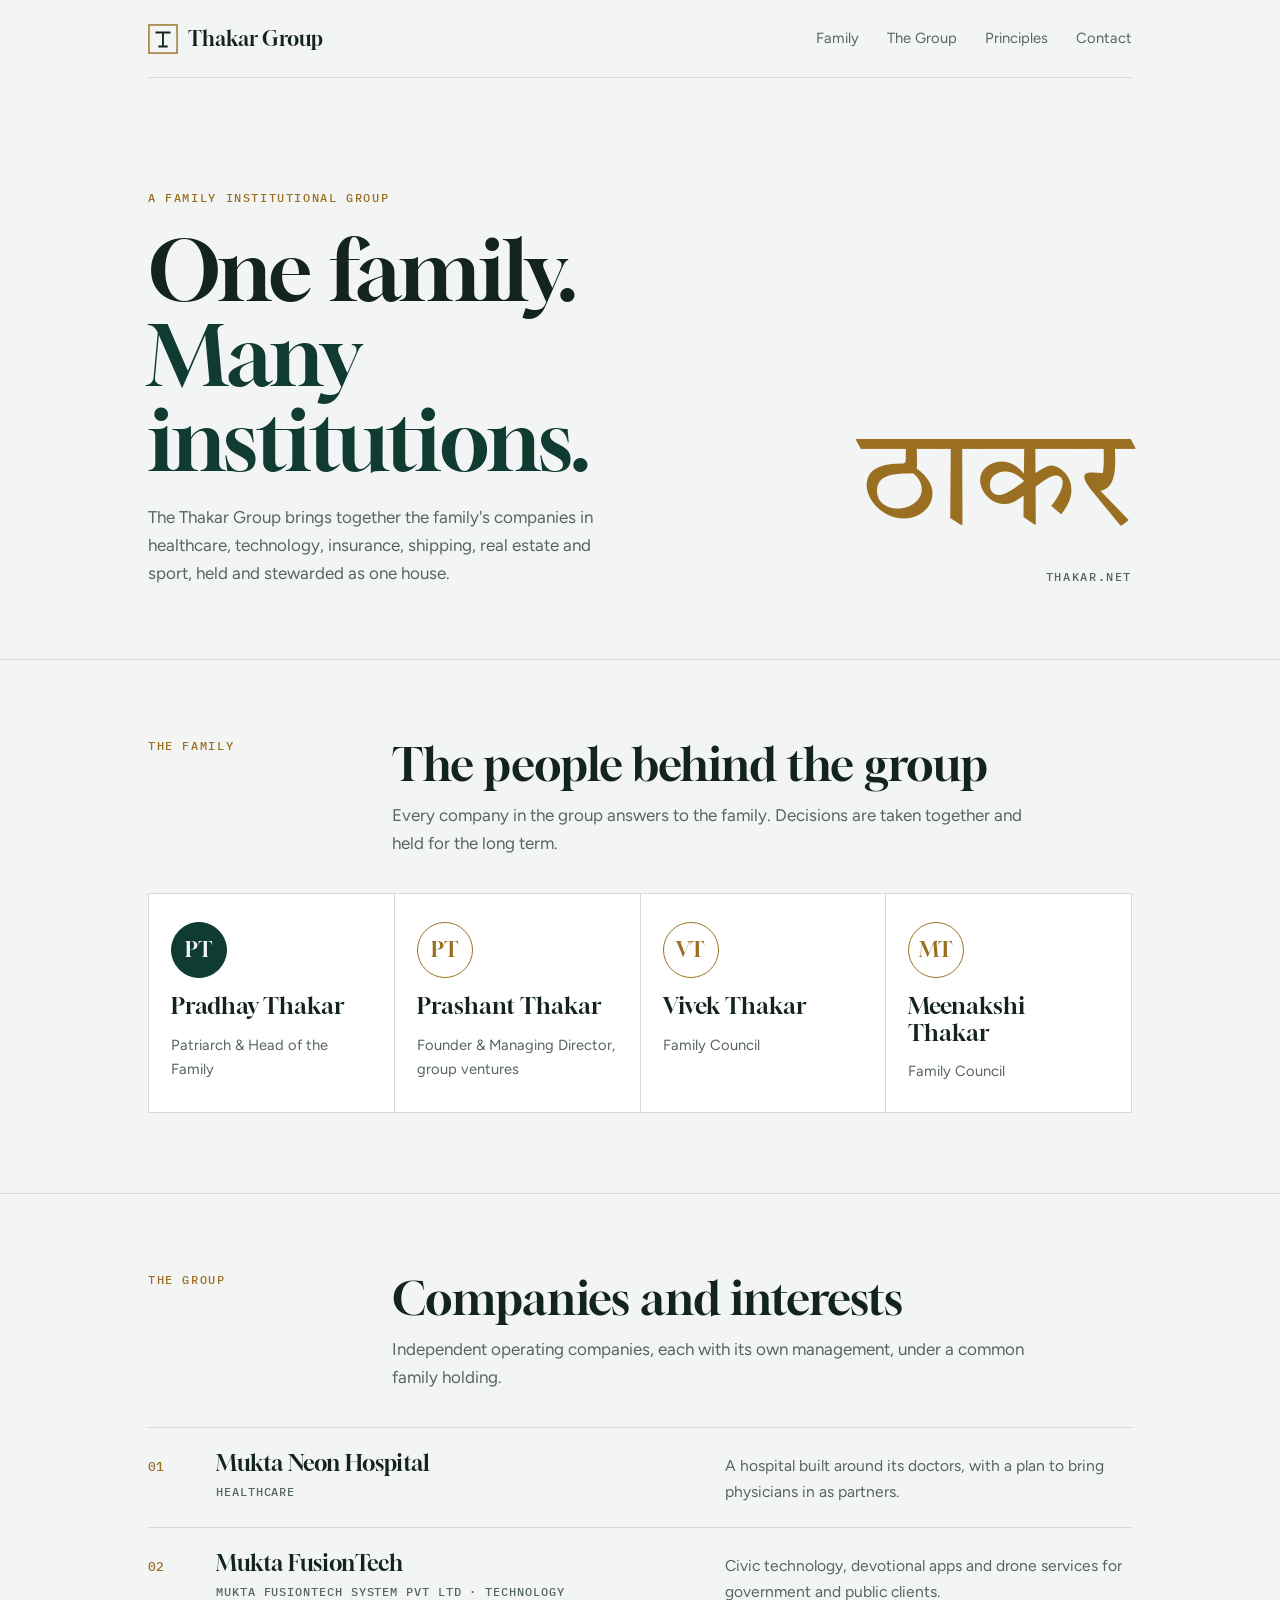
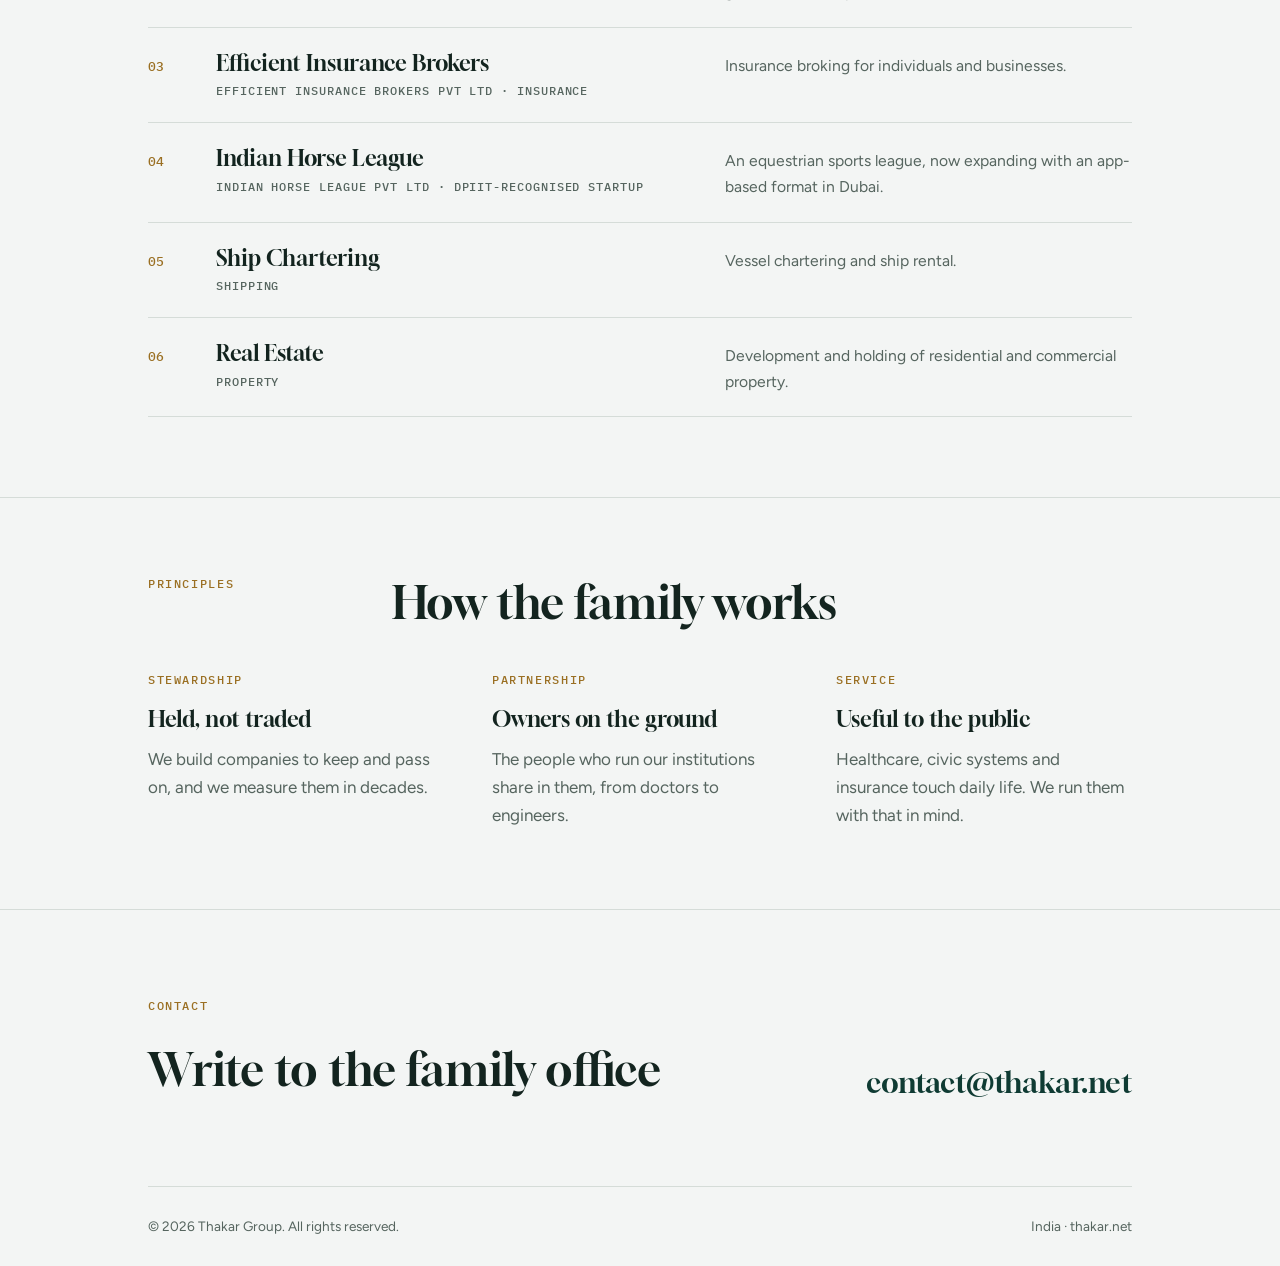
==== index.html @ 480ebe95 "Initial Thakar Group website for thakar.net Co-Authored-By: Claude Opus 5.5 <noreply@anthropic.com> " ====
<!doctype html><html lang="en"><head><meta charset="utf-8"><meta name="viewport" content="width=device-width,initial-scale=1,viewport-fit=cover">
<title>Thakar Group</title>
<meta name="description" content="Thakar Group — the family institutional group of the Thakar family.">
<link rel="preconnect" href="https://fonts.googleapis.com">
<link rel="stylesheet" href="https://fonts.googleapis.com/css2?family=Gloock&family=Figtree:wght@400;500;600&family=IBM+Plex+Mono:wght@500&family=Tiro+Devanagari+Hindi&display=swap">
<style>
/* Layout: a single column ledger — crest hero, family register, group register, contact. Brass rules mark sections. */
:root{
  --bg:#F3F5F4; --surface:#FFFFFF; --ink:#13241F; --muted:#56655F; --line:#D5DCD8;
  --brass:#9A6F22; --deep:#0F3B33;
  --display:"Gloock","Georgia",serif; --body:"Figtree",system-ui,sans-serif;
  --mono:"IBM Plex Mono",ui-monospace,monospace; --deva:"Tiro Devanagari Hindi","Noto Serif Devanagari",serif;
}
@media (prefers-color-scheme:dark){:root:not([data-theme="light"]){
  --bg:#0D1715; --surface:#14211E; --ink:#E7ECE9; --muted:#97A6A0; --line:#28382F; --brass:#D2A653; --deep:#8FC9B9; color-scheme:dark}}
:root[data-theme="dark"]{--bg:#0D1715; --surface:#14211E; --ink:#E7ECE9; --muted:#97A6A0; --line:#28382F; --brass:#D2A653; --deep:#8FC9B9; color-scheme:dark}
*{box-sizing:border-box}
body{background:var(--bg);color:var(--ink);font:400 1.0625rem/1.65 var(--body);margin:0}
.wrap{max-width:1080px;margin:0 auto;padding-inline:clamp(16px,5vw,48px)}
a{color:inherit}
a:focus-visible{outline:2px solid var(--brass);outline-offset:3px}
.label{font:500 .72rem/1 var(--mono);letter-spacing:.14em;text-transform:uppercase;color:var(--brass)}
h1,h2,h3{font-family:var(--display);font-weight:400;text-wrap:balance;margin:0}

header.top{display:flex;justify-content:space-between;align-items:center;gap:16px;padding-block:22px;border-bottom:1px solid var(--line)}
.mark{display:flex;align-items:center;gap:10px;text-decoration:none;font-family:var(--display);font-size:1.25rem}
.mark svg{width:30px;height:30px}
nav{display:flex;gap:clamp(12px,3vw,28px);flex-wrap:wrap;font-size:.92rem}
nav a{text-decoration:none;color:var(--muted)}
nav a:hover{color:var(--ink)}

.hero{display:grid;grid-template-columns:1.4fr 1fr;gap:clamp(24px,5vw,64px);align-items:end;padding-block:clamp(48px,9vw,104px) clamp(40px,6vw,72px)}
.hero h1{font-size:clamp(2.6rem,7vw,5.2rem);line-height:1.02;letter-spacing:-.01em}
.hero h1 em{font-style:normal;color:var(--deep)}
.hero p{color:var(--muted);max-width:44ch;margin:20px 0 0}
.deva{font-family:var(--deva);font-size:clamp(4rem,12vw,8.5rem);line-height:1;color:var(--brass);text-align:right}
.deva small{display:block;font:500 .72rem/1.6 var(--mono);letter-spacing:.14em;text-transform:uppercase;color:var(--muted);margin-top:12px}

section{padding-block:clamp(40px,7vw,80px);border-top:1px solid var(--line)}
.sec-head{display:grid;grid-template-columns:220px 1fr;gap:24px;margin-bottom:36px}
.sec-head h2{font-size:clamp(1.9rem,4vw,2.8rem);line-height:1.1}
.sec-head p{color:var(--muted);max-width:60ch;margin:12px 0 0}

.family{display:grid;grid-template-columns:repeat(4,1fr);gap:1px;background:var(--line);border:1px solid var(--line)}
.person{background:var(--surface);padding:28px 22px;display:flex;flex-direction:column;gap:14px;min-width:0}
.mono{width:56px;height:56px;border-radius:50%;display:grid;place-items:center;font-family:var(--display);font-size:1.3rem;border:1px solid var(--brass);color:var(--brass)}
.person.elder .mono{background:var(--deep);color:var(--bg);border-color:var(--deep)}
.person h3{font-size:1.45rem;line-height:1.15}
.person .role{font-size:.92rem;color:var(--muted)}

.ventures{list-style:none;margin:0;padding:0}
.venture{display:grid;grid-template-columns:48px 1.2fr 1fr;gap:20px;padding-block:22px;border-bottom:1px solid var(--line);align-items:baseline}
.venture:first-child{border-top:1px solid var(--line)}
.venture .idx{font:500 .8rem var(--mono);color:var(--brass);font-variant-numeric:tabular-nums}
.venture h3{font-size:1.4rem;line-height:1.2}
.venture .entity{font:500 .72rem/1.5 var(--mono);letter-spacing:.08em;text-transform:uppercase;color:var(--muted);margin-top:6px}
.venture p{margin:0;color:var(--muted);font-size:.98rem}

.values{display:grid;grid-template-columns:repeat(3,1fr);gap:clamp(20px,4vw,48px)}
.values h3{font-size:1.35rem;margin:10px 0 8px}
.values p{margin:0;color:var(--muted)}

.contact{display:grid;grid-template-columns:1fr auto;gap:24px;align-items:end}
.contact h2{font-size:clamp(1.9rem,4vw,2.8rem)}
.contact .addr{font-family:var(--display);font-size:clamp(1.3rem,3vw,1.8rem);color:var(--deep);user-select:all}
footer{padding-block:28px;border-top:1px solid var(--line);display:flex;justify-content:space-between;gap:16px;flex-wrap:wrap;font-size:.85rem;color:var(--muted)}

@media (max-width:860px){
  .family{grid-template-columns:repeat(2,1fr)}
  .sec-head,.hero{grid-template-columns:1fr}
  .deva{text-align:left}
  .values{grid-template-columns:1fr}
}
@media (max-width:560px){
  nav{display:none}
  .family{grid-template-columns:1fr}
  .venture{grid-template-columns:36px 1fr}
  .venture p{grid-column:2}
  .contact{grid-template-columns:1fr}
}
</style>
</head><body>

<div class="wrap">
  <header class="top">
    <a class="mark" href="#top" aria-label="Thakar Group home">
      <svg viewBox="0 0 32 32" aria-hidden="true"><rect x="1" y="1" width="30" height="30" fill="none" stroke="var(--brass)" stroke-width="1.5"/><path d="M8 9h16M16 9v15M11 24h10" stroke="var(--ink)" stroke-width="2" fill="none"/></svg>
      Thakar Group
    </a>
    <nav aria-label="Sections">
      <a href="#family">Family</a><a href="#group">The Group</a><a href="#values">Principles</a><a href="#contact">Contact</a>
    </nav>
  </header>

  <div class="hero" id="top">
    <div>
      <span class="label">A family institutional group</span>
      <h1 style="margin-top:18px">One family.<br><em>Many institutions.</em></h1>
      <p>The Thakar Group brings together the family's companies in healthcare, technology, insurance, shipping, real estate and sport, held and stewarded as one house.</p>
    </div>
    <div class="deva" lang="hi">ठाकर<small>thakar.net</small></div>
  </div>
</div>

<section id="family">
  <div class="wrap">
    <div class="sec-head">
      <span class="label">The Family</span>
      <div>
        <h2>The people behind the group</h2>
        <p>Every company in the group answers to the family. Decisions are taken together and held for the long term.</p>
      </div>
    </div>
    <div class="family">
      <article class="person elder">
        <div class="mono" aria-hidden="true">PT</div>
        <h3>Pradhay Thakar</h3>
        <div class="role">Patriarch &amp; Head of the Family</div>
      </article>
      <article class="person">
        <div class="mono" aria-hidden="true">PT</div>
        <h3>Prashant Thakar</h3>
        <div class="role">Founder &amp; Managing Director, group ventures</div>
      </article>
      <article class="person">
        <div class="mono" aria-hidden="true">VT</div>
        <h3>Vivek Thakar</h3>
        <div class="role">Family Council</div>
      </article>
      <article class="person">
        <div class="mono" aria-hidden="true">MT</div>
        <h3>Meenakshi Thakar</h3>
        <div class="role">Family Council</div>
      </article>
    </div>
  </div>
</section>

<section id="group">
  <div class="wrap">
    <div class="sec-head">
      <span class="label">The Group</span>
      <div>
        <h2>Companies and interests</h2>
        <p>Independent operating companies, each with its own management, under a common family holding.</p>
      </div>
    </div>
    <ol class="ventures">
      <li class="venture"><span class="idx">01</span><div><h3>Mukta Neon Hospital</h3><div class="entity">Healthcare</div></div><p>A hospital built around its doctors, with a plan to bring physicians in as partners.</p></li>
      <li class="venture"><span class="idx">02</span><div><h3>Mukta FusionTech</h3><div class="entity">Mukta FusionTech System Pvt Ltd · Technology</div></div><p>Civic technology, devotional apps and drone services for government and public clients.</p></li>
      <li class="venture"><span class="idx">03</span><div><h3>Efficient Insurance Brokers</h3><div class="entity">Efficient Insurance Brokers Pvt Ltd · Insurance</div></div><p>Insurance broking for individuals and businesses.</p></li>
      <li class="venture"><span class="idx">04</span><div><h3>Indian Horse League</h3><div class="entity">Indian Horse League Pvt Ltd · DPIIT-recognised startup</div></div><p>An equestrian sports league, now expanding with an app-based format in Dubai.</p></li>
      <li class="venture"><span class="idx">05</span><div><h3>Ship Chartering</h3><div class="entity">Shipping</div></div><p>Vessel chartering and ship rental.</p></li>
      <li class="venture"><span class="idx">06</span><div><h3>Real Estate</h3><div class="entity">Property</div></div><p>Development and holding of residential and commercial property.</p></li>
    </ol>
  </div>
</section>

<section id="values">
  <div class="wrap">
    <div class="sec-head">
      <span class="label">Principles</span>
      <div><h2>How the family works</h2></div>
    </div>
    <div class="values">
      <div><span class="label">Stewardship</span><h3>Held, not traded</h3><p>We build companies to keep and pass on, and we measure them in decades.</p></div>
      <div><span class="label">Partnership</span><h3>Owners on the ground</h3><p>The people who run our institutions share in them, from doctors to engineers.</p></div>
      <div><span class="label">Service</span><h3>Useful to the public</h3><p>Healthcare, civic systems and insurance touch daily life. We run them with that in mind.</p></div>
    </div>
  </div>
</section>

<section id="contact">
  <div class="wrap contact">
    <div>
      <span class="label">Contact</span>
      <h2 style="margin-top:14px">Write to the family office</h2>
    </div>
    <div class="addr">contact@thakar.net</div>
  </div>
</section>

<div class="wrap">
  <footer>
    <span>© 2026 Thakar Group. All rights reserved.</span>
    <span>India · thakar.net</span>
  </footer>
</div>
</body></html>
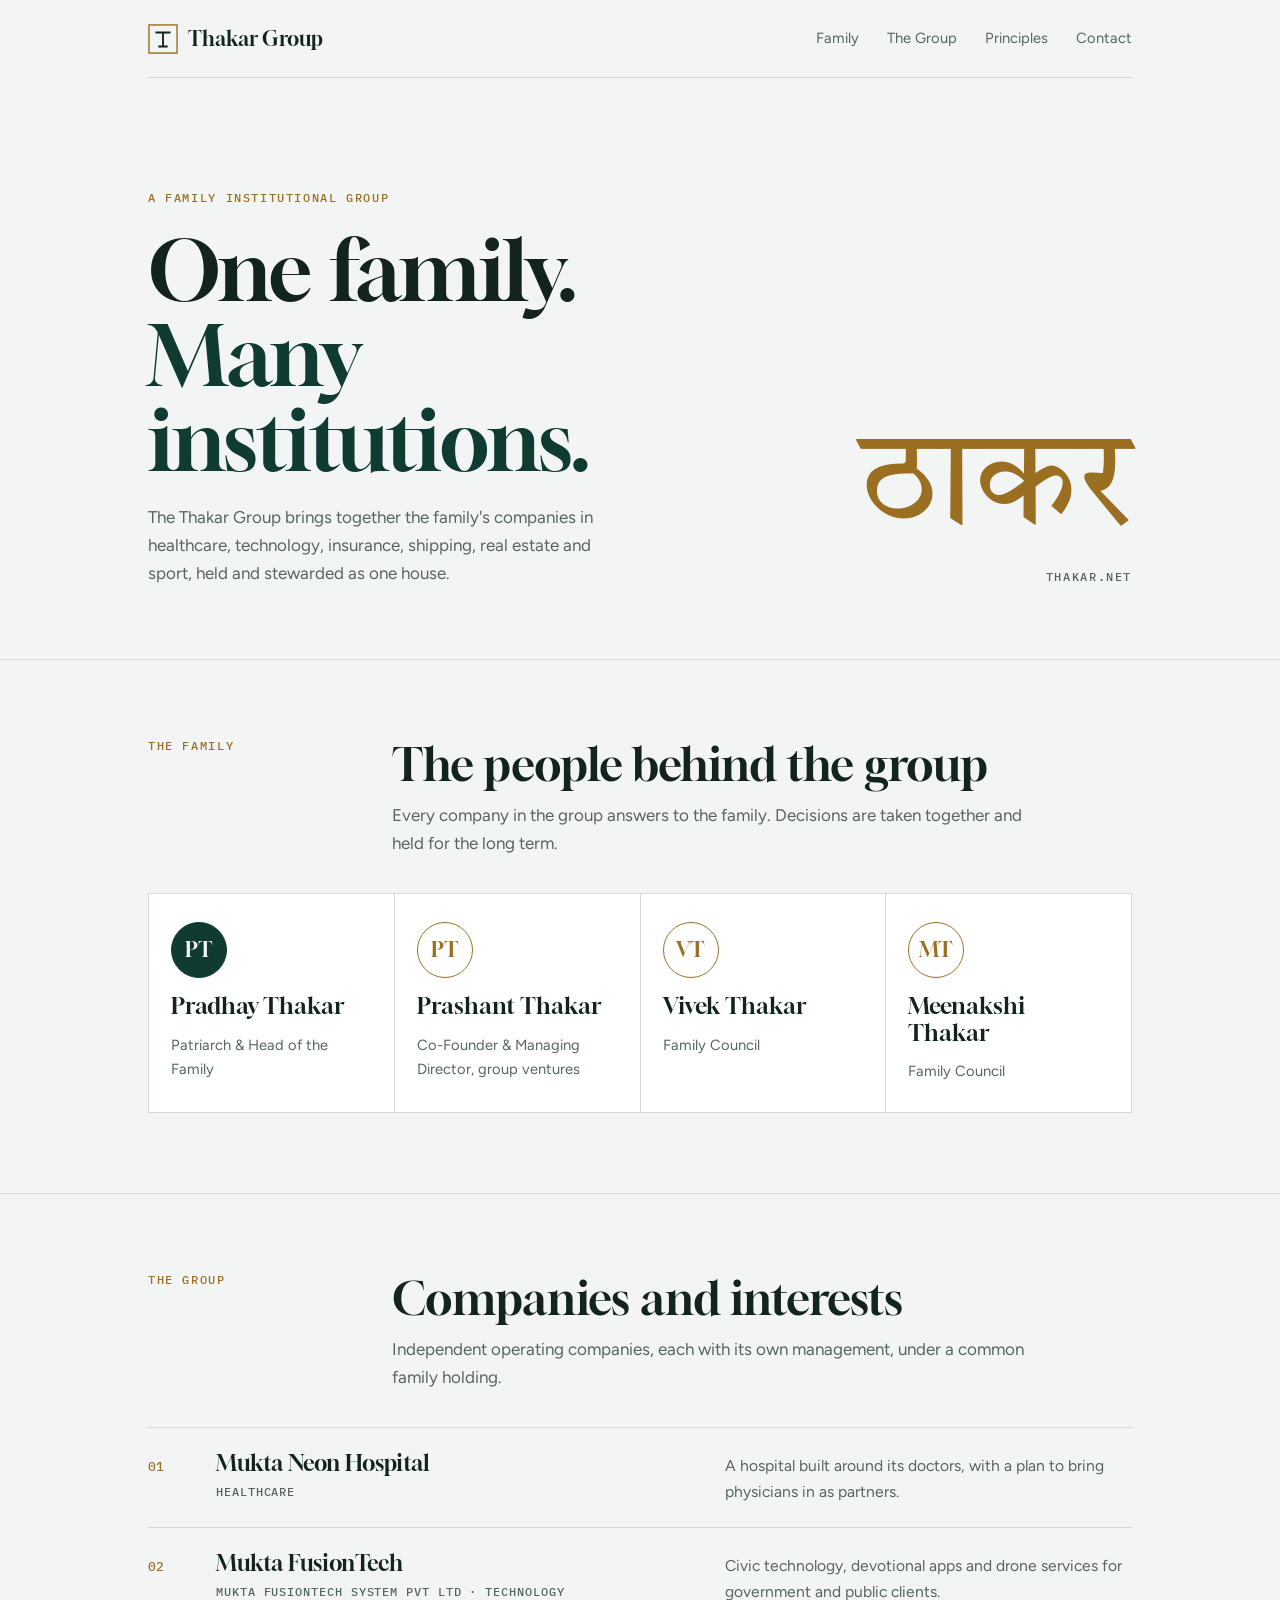
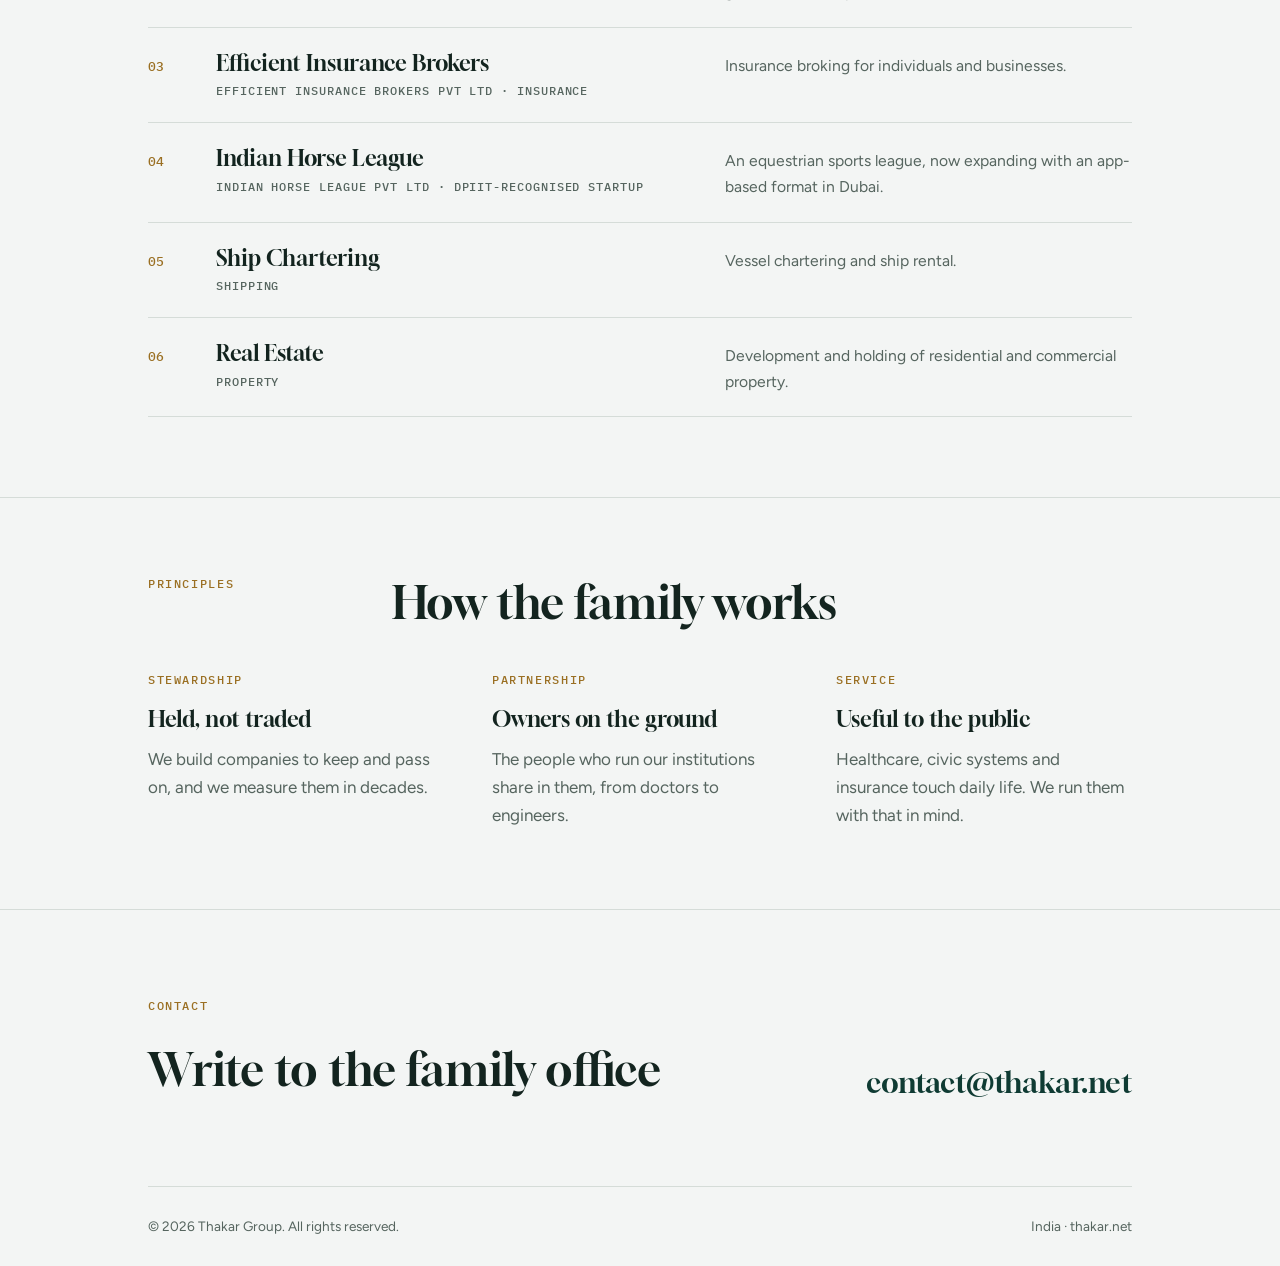
==== commit 136eafe0: "List Prashant Thakar as Co-Founder Co-Authored-By: Claude Opus 5.5 <noreply@anthropic.com> Claude-Se" ====
--- a/index.html
+++ b/index.html
@@ -120,7 +120,7 @@
       <article class="person">
         <div class="mono" aria-hidden="true">PT</div>
         <h3>Prashant Thakar</h3>
-        <div class="role">Founder &amp; Managing Director, group ventures</div>
+        <div class="role">Co-Founder &amp; Managing Director, group ventures</div>
       </article>
       <article class="person">
         <div class="mono" aria-hidden="true">VT</div>
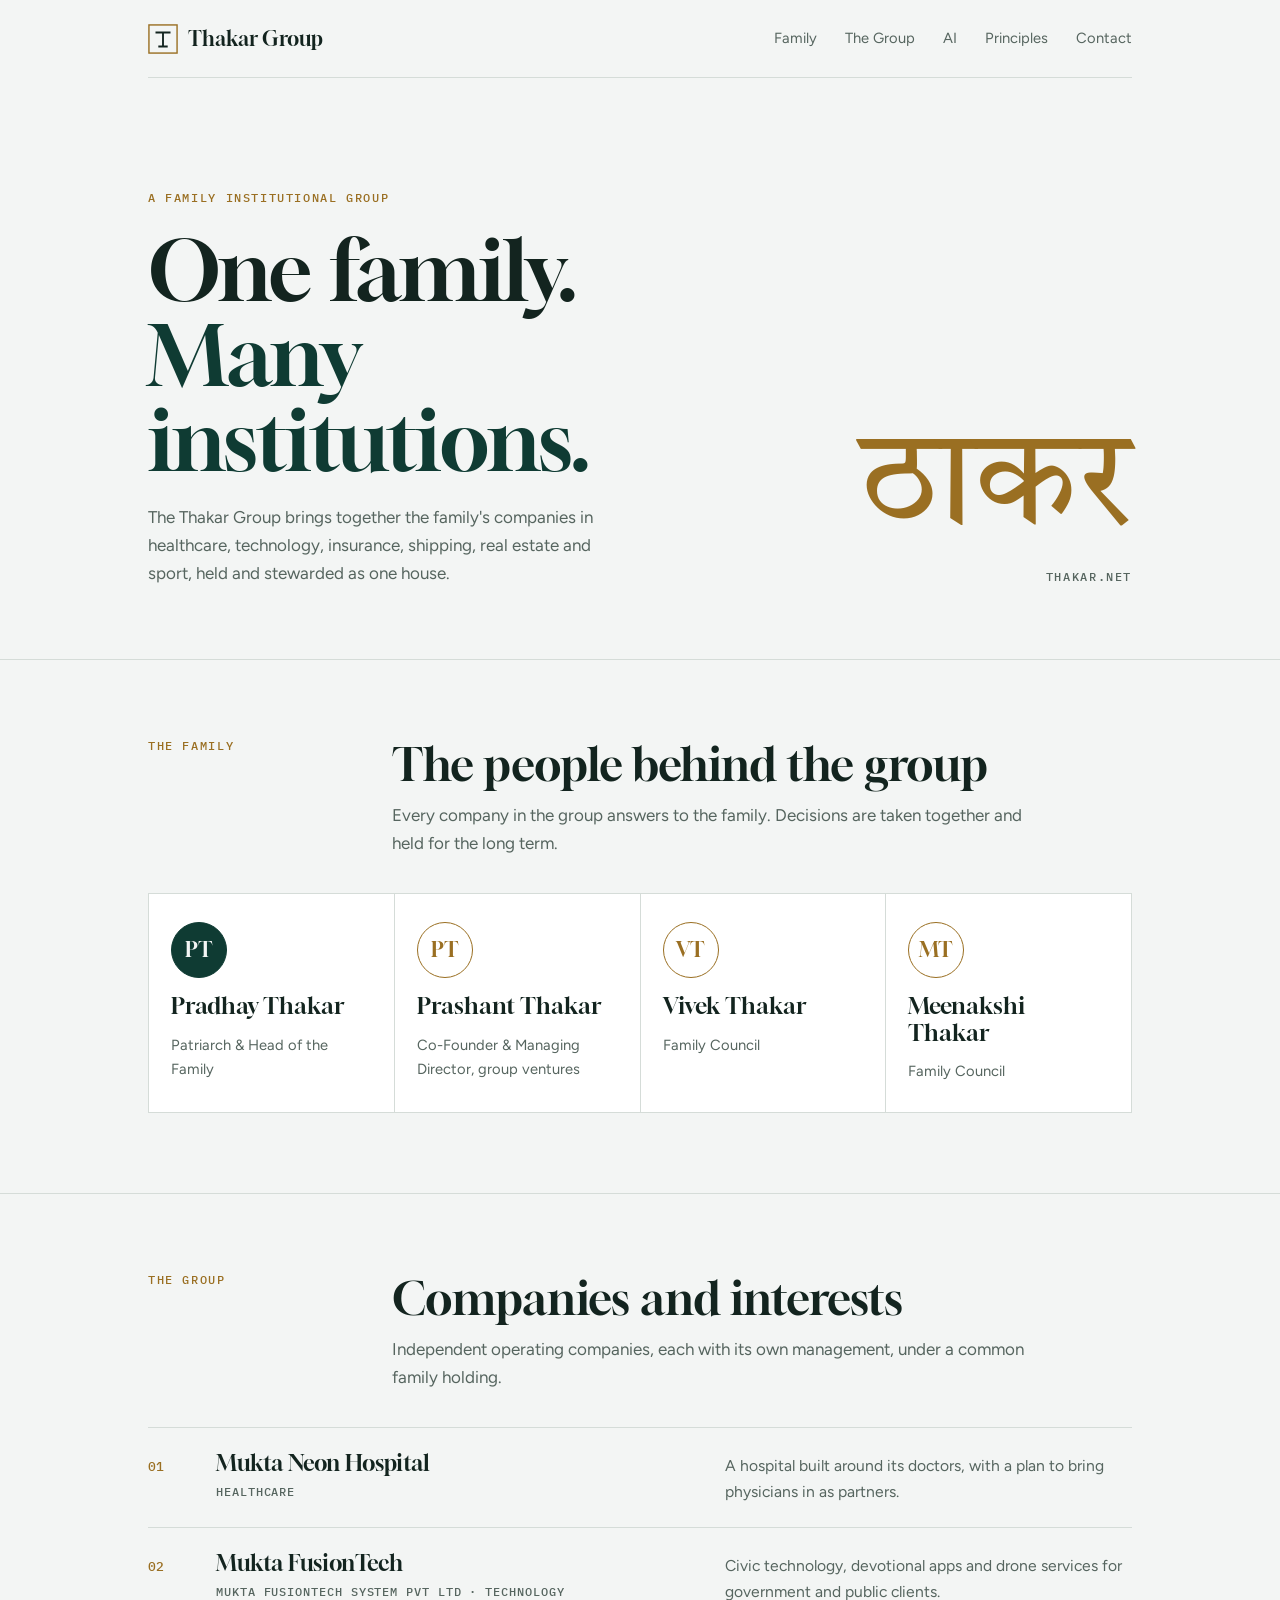
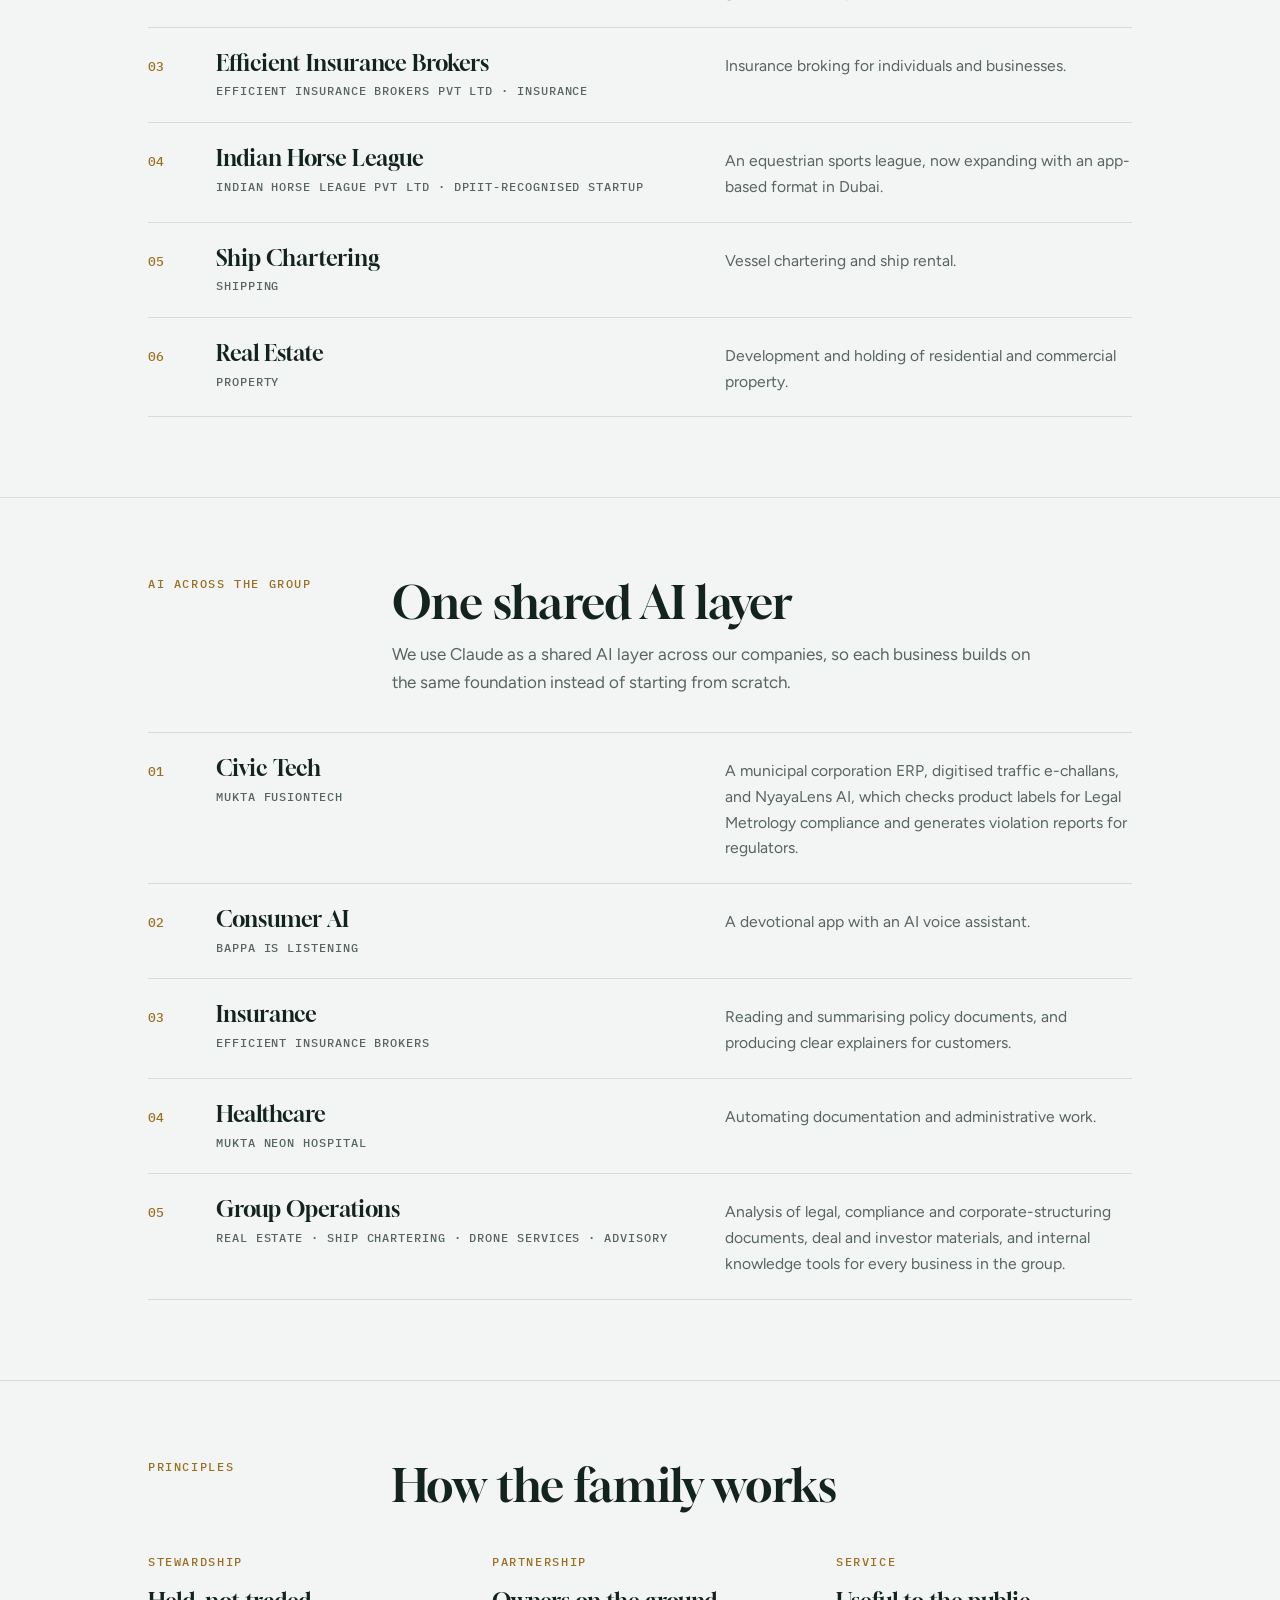
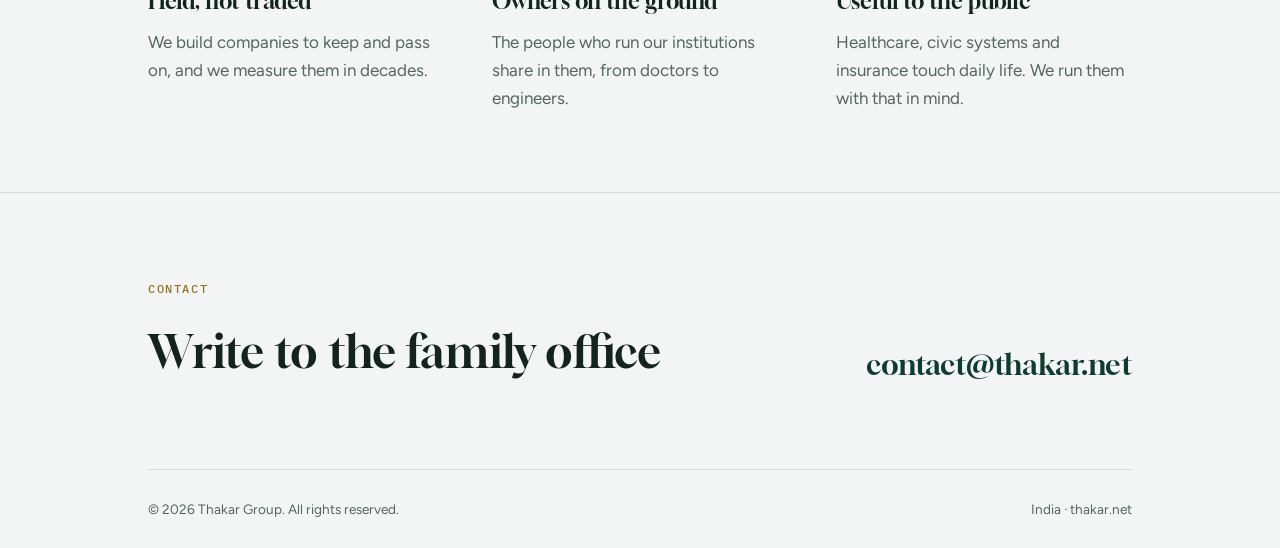
==== commit b14ea586: "Add 'AI Across the Group' section describing Claude use per company Co-Authored-By: Claude Opus 5.5 " ====
--- a/index.html
+++ b/index.html
@@ -88,7 +88,7 @@
       Thakar Group
     </a>
     <nav aria-label="Sections">
-      <a href="#family">Family</a><a href="#group">The Group</a><a href="#values">Principles</a><a href="#contact">Contact</a>
+      <a href="#family">Family</a><a href="#group">The Group</a><a href="#ai">AI</a><a href="#values">Principles</a><a href="#contact">Contact</a>
     </nav>
   </header>
 
@@ -156,6 +156,25 @@
   </div>
 </section>
 
+<section id="ai">
+  <div class="wrap">
+    <div class="sec-head">
+      <span class="label">AI Across the Group</span>
+      <div>
+        <h2>One shared AI layer</h2>
+        <p>We use Claude as a shared AI layer across our companies, so each business builds on the same foundation instead of starting from scratch.</p>
+      </div>
+    </div>
+    <ol class="ventures">
+      <li class="venture"><span class="idx">01</span><div><h3>Civic Tech</h3><div class="entity">Mukta FusionTech</div></div><p>A municipal corporation ERP, digitised traffic e-challans, and NyayaLens AI, which checks product labels for Legal Metrology compliance and generates violation reports for regulators.</p></li>
+      <li class="venture"><span class="idx">02</span><div><h3>Consumer AI</h3><div class="entity">Bappa Is Listening</div></div><p>A devotional app with an AI voice assistant.</p></li>
+      <li class="venture"><span class="idx">03</span><div><h3>Insurance</h3><div class="entity">Efficient Insurance Brokers</div></div><p>Reading and summarising policy documents, and producing clear explainers for customers.</p></li>
+      <li class="venture"><span class="idx">04</span><div><h3>Healthcare</h3><div class="entity">Mukta Neon Hospital</div></div><p>Automating documentation and administrative work.</p></li>
+      <li class="venture"><span class="idx">05</span><div><h3>Group Operations</h3><div class="entity">Real estate · Ship chartering · Drone services · Advisory</div></div><p>Analysis of legal, compliance and corporate-structuring documents, deal and investor materials, and internal knowledge tools for every business in the group.</p></li>
+    </ol>
+  </div>
+</section>
+
 <section id="values">
   <div class="wrap">
     <div class="sec-head">
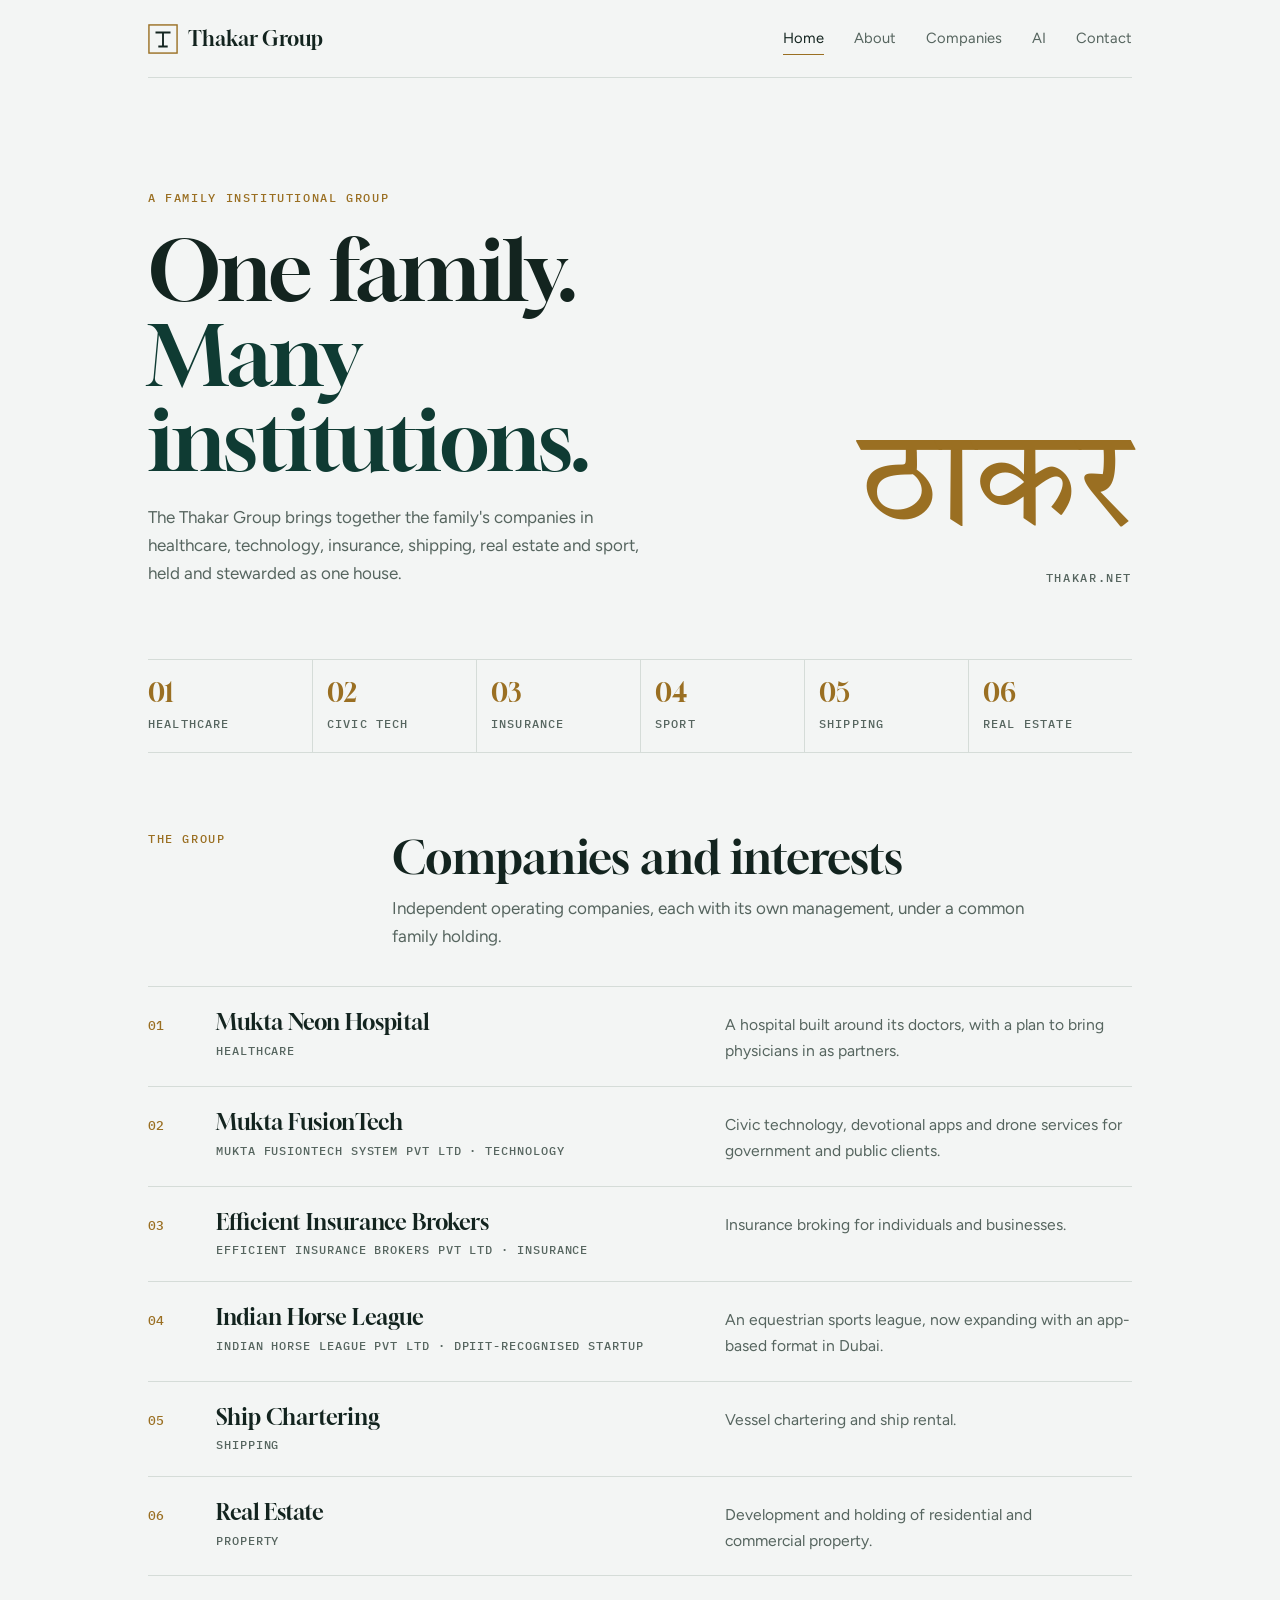
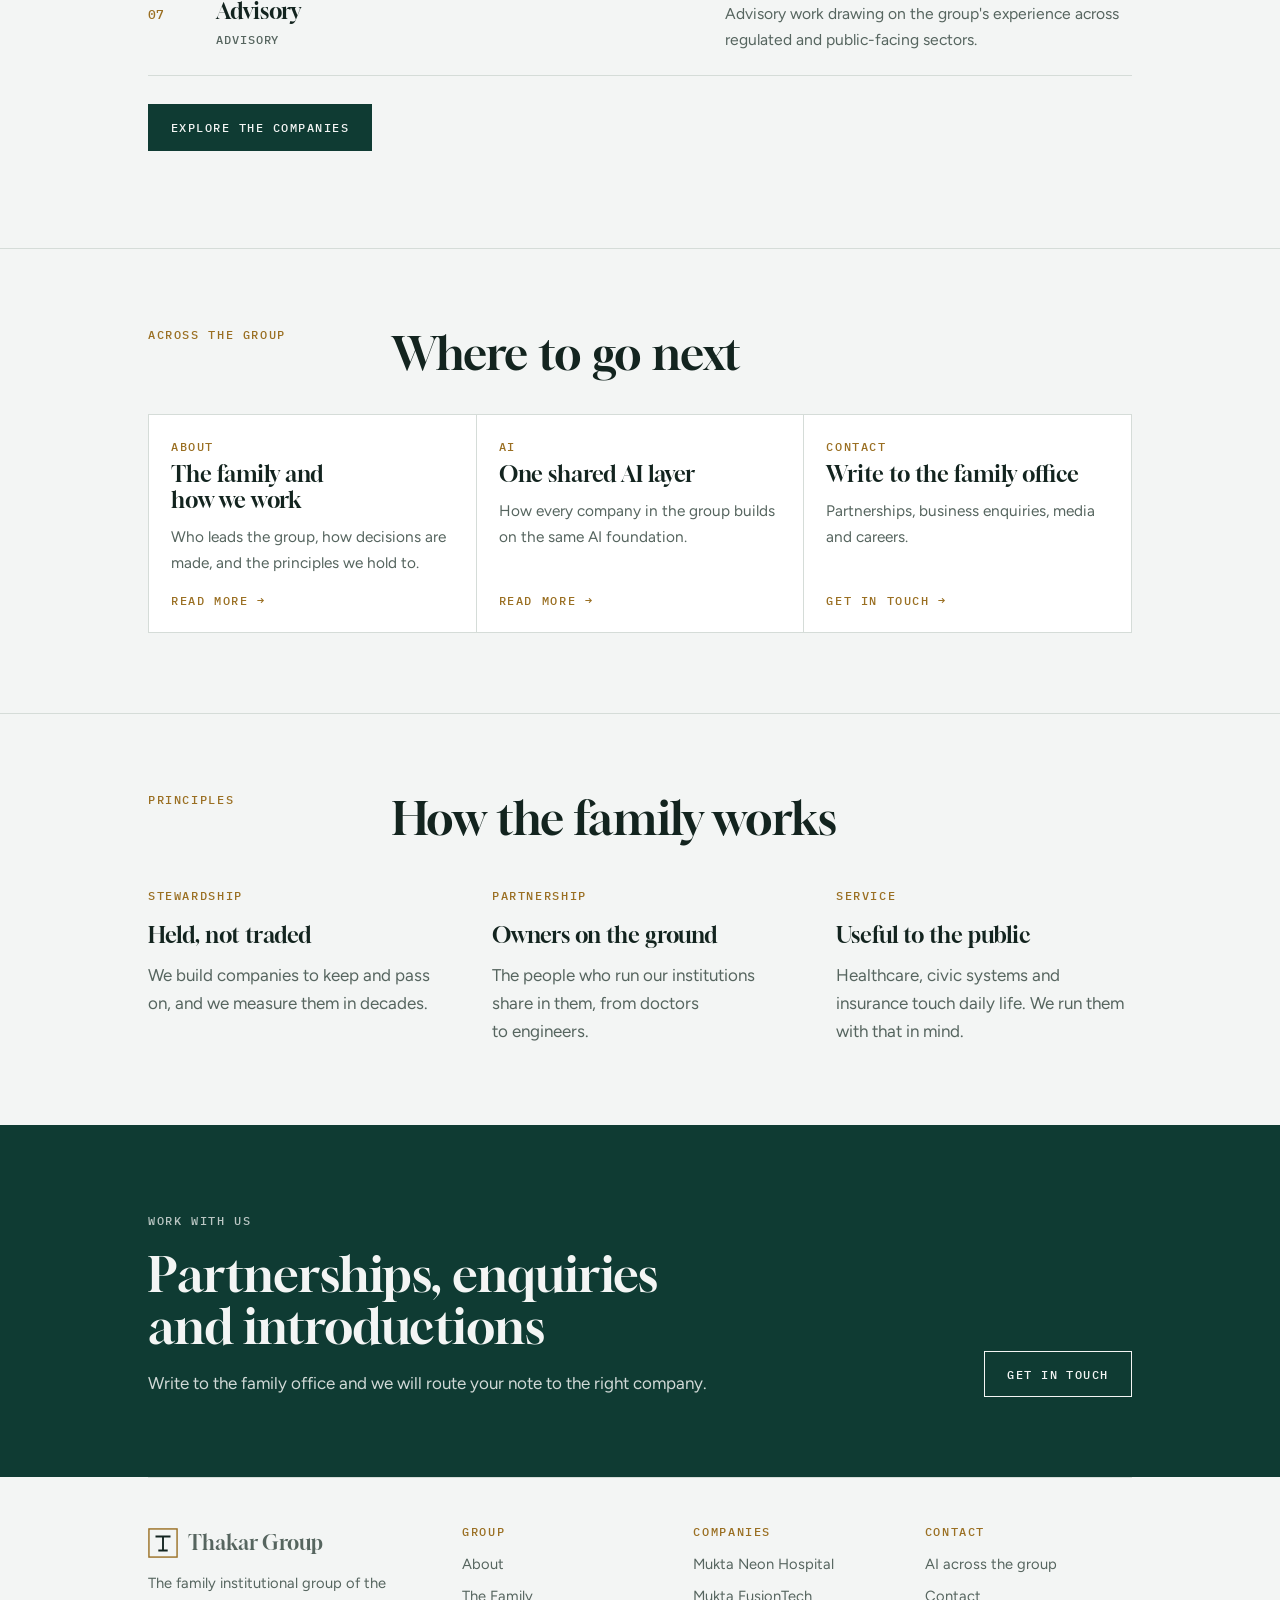
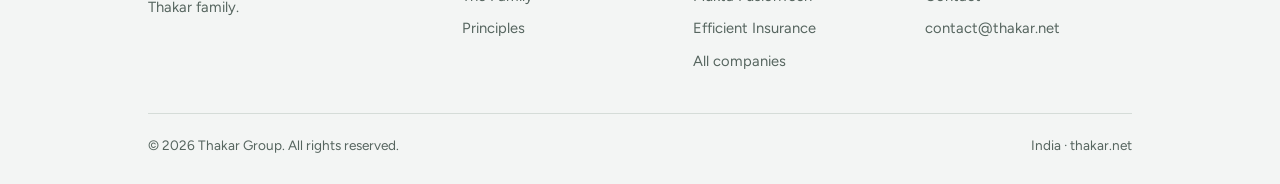
==== commit c826f9fb: "Turn the site into a multi-page site Adds About, Companies, AI and Contact pages, a 404 page, a shar" ====
--- a/index.html
+++ b/index.html
@@ -1,186 +1,63 @@
 <!doctype html><html lang="en"><head><meta charset="utf-8"><meta name="viewport" content="width=device-width,initial-scale=1,viewport-fit=cover">
 <title>Thakar Group</title>
-<meta name="description" content="Thakar Group — the family institutional group of the Thakar family.">
-<link rel="preconnect" href="https://fonts.googleapis.com">
+<meta name="description" content="Thakar Group is the family institutional group of the Thakar family, with companies in healthcare, civic technology, insurance, sport, shipping and real estate.">
+<link rel="canonical" href="https://www.thakar.net/">
+<meta property="og:type" content="website"><meta property="og:site_name" content="Thakar Group">
+<meta property="og:title" content="Thakar Group"><meta property="og:description" content="Thakar Group is the family institutional group of the Thakar family, with companies in healthcare, civic technology, insurance, sport, shipping and real estate."><meta property="og:url" content="https://www.thakar.net/">
+<meta name="theme-color" content="#0F3B33">
+<link rel="icon" href="data:image/svg+xml,%3Csvg xmlns='http://www.w3.org/2000/svg' viewBox='0 0 32 32'%3E%3Crect x='1' y='1' width='30' height='30' fill='%230F3B33'/%3E%3Cpath d='M8 9h16M16 9v15M11 24h10' stroke='%23D2A653' stroke-width='2.4' fill='none'/%3E%3C/svg%3E">
+<link rel="preconnect" href="https://fonts.googleapis.com"><link rel="preconnect" href="https://fonts.gstatic.com" crossorigin>
 <link rel="stylesheet" href="https://fonts.googleapis.com/css2?family=Gloock&family=Figtree:wght@400;500;600&family=IBM+Plex+Mono:wght@500&family=Tiro+Devanagari+Hindi&display=swap">
-<style>
-/* Layout: a single column ledger — crest hero, family register, group register, contact. Brass rules mark sections. */
-:root{
-  --bg:#F3F5F4; --surface:#FFFFFF; --ink:#13241F; --muted:#56655F; --line:#D5DCD8;
-  --brass:#9A6F22; --deep:#0F3B33;
-  --display:"Gloock","Georgia",serif; --body:"Figtree",system-ui,sans-serif;
-  --mono:"IBM Plex Mono",ui-monospace,monospace; --deva:"Tiro Devanagari Hindi","Noto Serif Devanagari",serif;
-}
-@media (prefers-color-scheme:dark){:root:not([data-theme="light"]){
-  --bg:#0D1715; --surface:#14211E; --ink:#E7ECE9; --muted:#97A6A0; --line:#28382F; --brass:#D2A653; --deep:#8FC9B9; color-scheme:dark}}
-:root[data-theme="dark"]{--bg:#0D1715; --surface:#14211E; --ink:#E7ECE9; --muted:#97A6A0; --line:#28382F; --brass:#D2A653; --deep:#8FC9B9; color-scheme:dark}
-*{box-sizing:border-box}
-body{background:var(--bg);color:var(--ink);font:400 1.0625rem/1.65 var(--body);margin:0}
-.wrap{max-width:1080px;margin:0 auto;padding-inline:clamp(16px,5vw,48px)}
-a{color:inherit}
-a:focus-visible{outline:2px solid var(--brass);outline-offset:3px}
-.label{font:500 .72rem/1 var(--mono);letter-spacing:.14em;text-transform:uppercase;color:var(--brass)}
-h1,h2,h3{font-family:var(--display);font-weight:400;text-wrap:balance;margin:0}
-
-header.top{display:flex;justify-content:space-between;align-items:center;gap:16px;padding-block:22px;border-bottom:1px solid var(--line)}
-.mark{display:flex;align-items:center;gap:10px;text-decoration:none;font-family:var(--display);font-size:1.25rem}
-.mark svg{width:30px;height:30px}
-nav{display:flex;gap:clamp(12px,3vw,28px);flex-wrap:wrap;font-size:.92rem}
-nav a{text-decoration:none;color:var(--muted)}
-nav a:hover{color:var(--ink)}
-
-.hero{display:grid;grid-template-columns:1.4fr 1fr;gap:clamp(24px,5vw,64px);align-items:end;padding-block:clamp(48px,9vw,104px) clamp(40px,6vw,72px)}
-.hero h1{font-size:clamp(2.6rem,7vw,5.2rem);line-height:1.02;letter-spacing:-.01em}
-.hero h1 em{font-style:normal;color:var(--deep)}
-.hero p{color:var(--muted);max-width:44ch;margin:20px 0 0}
-.deva{font-family:var(--deva);font-size:clamp(4rem,12vw,8.5rem);line-height:1;color:var(--brass);text-align:right}
-.deva small{display:block;font:500 .72rem/1.6 var(--mono);letter-spacing:.14em;text-transform:uppercase;color:var(--muted);margin-top:12px}
-
-section{padding-block:clamp(40px,7vw,80px);border-top:1px solid var(--line)}
-.sec-head{display:grid;grid-template-columns:220px 1fr;gap:24px;margin-bottom:36px}
-.sec-head h2{font-size:clamp(1.9rem,4vw,2.8rem);line-height:1.1}
-.sec-head p{color:var(--muted);max-width:60ch;margin:12px 0 0}
-
-.family{display:grid;grid-template-columns:repeat(4,1fr);gap:1px;background:var(--line);border:1px solid var(--line)}
-.person{background:var(--surface);padding:28px 22px;display:flex;flex-direction:column;gap:14px;min-width:0}
-.mono{width:56px;height:56px;border-radius:50%;display:grid;place-items:center;font-family:var(--display);font-size:1.3rem;border:1px solid var(--brass);color:var(--brass)}
-.person.elder .mono{background:var(--deep);color:var(--bg);border-color:var(--deep)}
-.person h3{font-size:1.45rem;line-height:1.15}
-.person .role{font-size:.92rem;color:var(--muted)}
-
-.ventures{list-style:none;margin:0;padding:0}
-.venture{display:grid;grid-template-columns:48px 1.2fr 1fr;gap:20px;padding-block:22px;border-bottom:1px solid var(--line);align-items:baseline}
-.venture:first-child{border-top:1px solid var(--line)}
-.venture .idx{font:500 .8rem var(--mono);color:var(--brass);font-variant-numeric:tabular-nums}
-.venture h3{font-size:1.4rem;line-height:1.2}
-.venture .entity{font:500 .72rem/1.5 var(--mono);letter-spacing:.08em;text-transform:uppercase;color:var(--muted);margin-top:6px}
-.venture p{margin:0;color:var(--muted);font-size:.98rem}
-
-.values{display:grid;grid-template-columns:repeat(3,1fr);gap:clamp(20px,4vw,48px)}
-.values h3{font-size:1.35rem;margin:10px 0 8px}
-.values p{margin:0;color:var(--muted)}
-
-.contact{display:grid;grid-template-columns:1fr auto;gap:24px;align-items:end}
-.contact h2{font-size:clamp(1.9rem,4vw,2.8rem)}
-.contact .addr{font-family:var(--display);font-size:clamp(1.3rem,3vw,1.8rem);color:var(--deep);user-select:all}
-footer{padding-block:28px;border-top:1px solid var(--line);display:flex;justify-content:space-between;gap:16px;flex-wrap:wrap;font-size:.85rem;color:var(--muted)}
-
-@media (max-width:860px){
-  .family{grid-template-columns:repeat(2,1fr)}
-  .sec-head,.hero{grid-template-columns:1fr}
-  .deva{text-align:left}
-  .values{grid-template-columns:1fr}
-}
-@media (max-width:560px){
-  nav{display:none}
-  .family{grid-template-columns:1fr}
-  .venture{grid-template-columns:36px 1fr}
-  .venture p{grid-column:2}
-  .contact{grid-template-columns:1fr}
-}
-</style>
+<link rel="stylesheet" href="/styles.css">
 </head><body>
-
+<a class="skip" href="#main">Skip to content</a>
 <div class="wrap">
   <header class="top">
-    <a class="mark" href="#top" aria-label="Thakar Group home">
+    <a class="mark" href="/" aria-label="Thakar Group home">
       <svg viewBox="0 0 32 32" aria-hidden="true"><rect x="1" y="1" width="30" height="30" fill="none" stroke="var(--brass)" stroke-width="1.5"/><path d="M8 9h16M16 9v15M11 24h10" stroke="var(--ink)" stroke-width="2" fill="none"/></svg>
       Thakar Group
     </a>
-    <nav aria-label="Sections">
-      <a href="#family">Family</a><a href="#group">The Group</a><a href="#ai">AI</a><a href="#values">Principles</a><a href="#contact">Contact</a>
-    </nav>
+    <nav class="main" aria-label="Main"><a href="/" aria-current="page">Home</a><a href="/about">About</a><a href="/companies">Companies</a><a href="/ai">AI</a><a href="/contact">Contact</a></nav>
+    <details class="menu"><summary aria-label="Menu">Menu</summary><div class="panel"><a href="/" aria-current="page">Home</a><a href="/about">About</a><a href="/companies">Companies</a><a href="/ai">AI</a><a href="/contact">Contact</a></div></details>
   </header>
-
-  <div class="hero" id="top">
+</div>
+<main id="main">
+<div class="wrap">
+  <div class="hero">
     <div>
       <span class="label">A family institutional group</span>
-      <h1 style="margin-top:18px">One family.<br><em>Many institutions.</em></h1>
+      <h1>One family.<br><em>Many institutions.</em></h1>
       <p>The Thakar Group brings together the family's companies in healthcare, technology, insurance, shipping, real estate and sport, held and stewarded as one house.</p>
     </div>
     <div class="deva" lang="hi">ठाकर<small>thakar.net</small></div>
   </div>
+  <div class="sectors" aria-label="Sectors">
+    <div><b>01</b>Healthcare</div><div><b>02</b>Civic tech</div><div><b>03</b>Insurance</div><div><b>04</b>Sport</div><div><b>05</b>Shipping</div><div><b>06</b>Real estate</div>
+  </div>
 </div>
 
-<section id="family">
+<section style="border-top:0">
   <div class="wrap">
-    <div class="sec-head">
-      <span class="label">The Family</span>
-      <div>
-        <h2>The people behind the group</h2>
-        <p>Every company in the group answers to the family. Decisions are taken together and held for the long term.</p>
-      </div>
-    </div>
-    <div class="family">
-      <article class="person elder">
-        <div class="mono" aria-hidden="true">PT</div>
-        <h3>Pradhay Thakar</h3>
-        <div class="role">Patriarch &amp; Head of the Family</div>
-      </article>
-      <article class="person">
-        <div class="mono" aria-hidden="true">PT</div>
-        <h3>Prashant Thakar</h3>
-        <div class="role">Co-Founder &amp; Managing Director, group ventures</div>
-      </article>
-      <article class="person">
-        <div class="mono" aria-hidden="true">VT</div>
-        <h3>Vivek Thakar</h3>
-        <div class="role">Family Council</div>
-      </article>
-      <article class="person">
-        <div class="mono" aria-hidden="true">MT</div>
-        <h3>Meenakshi Thakar</h3>
-        <div class="role">Family Council</div>
-      </article>
+    <div class="sec-head"><span class="label">The Group</span><div><h2>Companies and interests</h2><p>Independent operating companies, each with its own management, under a common family holding.</p></div></div>
+    <ol class="ventures"><li class="venture"><span class="idx">01</span><div><h3><a href="/companies#hospital">Mukta Neon Hospital</a></h3><div class="entity">Healthcare</div></div><p>A hospital built around its doctors, with a plan to bring physicians in as partners.</p></li><li class="venture"><span class="idx">02</span><div><h3><a href="/companies#fusiontech">Mukta FusionTech</a></h3><div class="entity">Mukta FusionTech System Pvt Ltd · Technology</div></div><p>Civic technology, devotional apps and drone services for government and public clients.</p></li><li class="venture"><span class="idx">03</span><div><h3><a href="/companies#insurance">Efficient Insurance Brokers</a></h3><div class="entity">Efficient Insurance Brokers Pvt Ltd · Insurance</div></div><p>Insurance broking for individuals and businesses.</p></li><li class="venture"><span class="idx">04</span><div><h3><a href="/companies#horse-league">Indian Horse League</a></h3><div class="entity">Indian Horse League Pvt Ltd · DPIIT-recognised startup</div></div><p>An equestrian sports league, now expanding with an app-based format in Dubai.</p></li><li class="venture"><span class="idx">05</span><div><h3><a href="/companies#shipping">Ship Chartering</a></h3><div class="entity">Shipping</div></div><p>Vessel chartering and ship rental.</p></li><li class="venture"><span class="idx">06</span><div><h3><a href="/companies#real-estate">Real Estate</a></h3><div class="entity">Property</div></div><p>Development and holding of residential and commercial property.</p></li><li class="venture"><span class="idx">07</span><div><h3><a href="/companies#advisory">Advisory</a></h3><div class="entity">Advisory</div></div><p>Advisory work drawing on the group's experience across regulated and public-facing sectors.</p></li></ol>
+    <p style="margin-top:28px"><a class="btn solid" href="/companies">Explore the companies</a></p>
+  </div>
+</section>
+
+<section>
+  <div class="wrap">
+    <div class="sec-head"><span class="label">Across the group</span><div><h2>Where to go next</h2></div></div>
+    <div class="cards">
+      <a class="card" href="/about"><span class="label">About</span><h3>The family and how we work</h3><p>Who leads the group, how decisions are made, and the principles we hold to.</p><span class="go">Read more →</span></a>
+      <a class="card" href="/ai"><span class="label">AI</span><h3>One shared AI layer</h3><p>How every company in the group builds on the same AI foundation.</p><span class="go">Read more →</span></a>
+      <a class="card" href="/contact"><span class="label">Contact</span><h3>Write to the family office</h3><p>Partnerships, business enquiries, media and careers.</p><span class="go">Get in touch →</span></a>
     </div>
   </div>
 </section>
 
-<section id="group">
+<section>
   <div class="wrap">
-    <div class="sec-head">
-      <span class="label">The Group</span>
-      <div>
-        <h2>Companies and interests</h2>
-        <p>Independent operating companies, each with its own management, under a common family holding.</p>
-      </div>
-    </div>
-    <ol class="ventures">
-      <li class="venture"><span class="idx">01</span><div><h3>Mukta Neon Hospital</h3><div class="entity">Healthcare</div></div><p>A hospital built around its doctors, with a plan to bring physicians in as partners.</p></li>
-      <li class="venture"><span class="idx">02</span><div><h3>Mukta FusionTech</h3><div class="entity">Mukta FusionTech System Pvt Ltd · Technology</div></div><p>Civic technology, devotional apps and drone services for government and public clients.</p></li>
-      <li class="venture"><span class="idx">03</span><div><h3>Efficient Insurance Brokers</h3><div class="entity">Efficient Insurance Brokers Pvt Ltd · Insurance</div></div><p>Insurance broking for individuals and businesses.</p></li>
-      <li class="venture"><span class="idx">04</span><div><h3>Indian Horse League</h3><div class="entity">Indian Horse League Pvt Ltd · DPIIT-recognised startup</div></div><p>An equestrian sports league, now expanding with an app-based format in Dubai.</p></li>
-      <li class="venture"><span class="idx">05</span><div><h3>Ship Chartering</h3><div class="entity">Shipping</div></div><p>Vessel chartering and ship rental.</p></li>
-      <li class="venture"><span class="idx">06</span><div><h3>Real Estate</h3><div class="entity">Property</div></div><p>Development and holding of residential and commercial property.</p></li>
-    </ol>
-  </div>
-</section>
-
-<section id="ai">
-  <div class="wrap">
-    <div class="sec-head">
-      <span class="label">AI Across the Group</span>
-      <div>
-        <h2>One shared AI layer</h2>
-        <p>We use Claude as a shared AI layer across our companies, so each business builds on the same foundation instead of starting from scratch.</p>
-      </div>
-    </div>
-    <ol class="ventures">
-      <li class="venture"><span class="idx">01</span><div><h3>Civic Tech</h3><div class="entity">Mukta FusionTech</div></div><p>A municipal corporation ERP, digitised traffic e-challans, and NyayaLens AI, which checks product labels for Legal Metrology compliance and generates violation reports for regulators.</p></li>
-      <li class="venture"><span class="idx">02</span><div><h3>Consumer AI</h3><div class="entity">Bappa Is Listening</div></div><p>A devotional app with an AI voice assistant.</p></li>
-      <li class="venture"><span class="idx">03</span><div><h3>Insurance</h3><div class="entity">Efficient Insurance Brokers</div></div><p>Reading and summarising policy documents, and producing clear explainers for customers.</p></li>
-      <li class="venture"><span class="idx">04</span><div><h3>Healthcare</h3><div class="entity">Mukta Neon Hospital</div></div><p>Automating documentation and administrative work.</p></li>
-      <li class="venture"><span class="idx">05</span><div><h3>Group Operations</h3><div class="entity">Real estate · Ship chartering · Drone services · Advisory</div></div><p>Analysis of legal, compliance and corporate-structuring documents, deal and investor materials, and internal knowledge tools for every business in the group.</p></li>
-    </ol>
-  </div>
-</section>
-
-<section id="values">
-  <div class="wrap">
-    <div class="sec-head">
-      <span class="label">Principles</span>
-      <div><h2>How the family works</h2></div>
-    </div>
+    <div class="sec-head"><span class="label">Principles</span><div><h2>How the family works</h2></div></div>
     <div class="values">
       <div><span class="label">Stewardship</span><h3>Held, not traded</h3><p>We build companies to keep and pass on, and we measure them in decades.</p></div>
       <div><span class="label">Partnership</span><h3>Owners on the ground</h3><p>The people who run our institutions share in them, from doctors to engineers.</p></div>
@@ -188,21 +65,29 @@
     </div>
   </div>
 </section>
-
-<section id="contact">
-  <div class="wrap contact">
+<section class="band">
+  <div class="wrap cta">
     <div>
-      <span class="label">Contact</span>
-      <h2 style="margin-top:14px">Write to the family office</h2>
+      <span class="label">Work with us</span>
+      <h2>Partnerships, enquiries and introductions</h2>
+      <p>Write to the family office and we will route your note to the right company.</p>
     </div>
-    <div class="addr">contact@thakar.net</div>
+    <a class="btn" href="/contact">Get in touch</a>
   </div>
 </section>
-
+</main>
 <div class="wrap">
-  <footer>
-    <span>© 2026 Thakar Group. All rights reserved.</span>
-    <span>India · thakar.net</span>
+  <footer class="site">
+    <div class="foot-grid">
+      <div>
+        <a class="mark" href="/"><svg viewBox="0 0 32 32" aria-hidden="true"><rect x="1" y="1" width="30" height="30" fill="none" stroke="var(--brass)" stroke-width="1.5"/><path d="M8 9h16M16 9v15M11 24h10" stroke="var(--ink)" stroke-width="2" fill="none"/></svg>Thakar Group</a>
+        <p>The family institutional group of the Thakar family.</p>
+      </div>
+      <div><h4>Group</h4><ul><li><a href="/about">About</a></li><li><a href="/about#family">The Family</a></li><li><a href="/about#principles">Principles</a></li></ul></div>
+      <div><h4>Companies</h4><ul><li><a href="/companies#hospital">Mukta Neon Hospital</a></li><li><a href="/companies#fusiontech">Mukta FusionTech</a></li><li><a href="/companies#insurance">Efficient Insurance</a></li><li><a href="/companies">All companies</a></li></ul></div>
+      <div><h4>Contact</h4><ul><li><a href="/ai">AI across the group</a></li><li><a href="/contact">Contact</a></li><li><a href="mailto:contact@thakar.net">contact@thakar.net</a></li></ul></div>
+    </div>
+    <div class="foot-base"><span>© 2026 Thakar Group. All rights reserved.</span><span>India · thakar.net</span></div>
   </footer>
 </div>
 </body></html>
--- a/styles.css
+++ b/styles.css
@@ -0,0 +1,169 @@
+/* Thakar Group — shared styles. Single-column ledger layout; brass rules mark sections. */
+:root{
+  --bg:#F3F5F4; --surface:#FFFFFF; --ink:#13241F; --muted:#56655F; --line:#D5DCD8;
+  --brass:#9A6F22; --deep:#0F3B33; --on-deep:#F3F5F4;
+  --display:"Gloock","Georgia",serif; --body:"Figtree",system-ui,sans-serif;
+  --mono:"IBM Plex Mono",ui-monospace,monospace; --deva:"Tiro Devanagari Hindi","Noto Serif Devanagari",serif;
+}
+@media (prefers-color-scheme:dark){:root:not([data-theme="light"]){
+  --bg:#0D1715; --surface:#14211E; --ink:#E7ECE9; --muted:#97A6A0; --line:#28382F; --brass:#D2A653; --deep:#8FC9B9; --on-deep:#0D1715; color-scheme:dark}}
+:root[data-theme="dark"]{--bg:#0D1715; --surface:#14211E; --ink:#E7ECE9; --muted:#97A6A0; --line:#28382F; --brass:#D2A653; --deep:#8FC9B9; --on-deep:#0D1715; color-scheme:dark}
+
+*{box-sizing:border-box}
+html{scroll-behavior:smooth}
+body{background:var(--bg);color:var(--ink);font:400 1.0625rem/1.65 var(--body);margin:0}
+.wrap{max-width:1080px;margin:0 auto;padding-inline:clamp(16px,5vw,48px)}
+a{color:inherit}
+a:focus-visible,summary:focus-visible{outline:2px solid var(--brass);outline-offset:3px}
+.label{font:500 .72rem/1 var(--mono);letter-spacing:.14em;text-transform:uppercase;color:var(--brass)}
+h1,h2,h3{font-family:var(--display);font-weight:400;text-wrap:balance;margin:0}
+p{text-wrap:pretty}
+.skip{position:absolute;left:-999px}
+.skip:focus{left:16px;top:16px;background:var(--surface);padding:8px 12px;z-index:10}
+
+/* Header */
+header.top{display:flex;justify-content:space-between;align-items:center;gap:16px;padding-block:22px;border-bottom:1px solid var(--line)}
+.mark{display:flex;align-items:center;gap:10px;text-decoration:none;font-family:var(--display);font-size:1.25rem}
+.mark svg{width:30px;height:30px;flex:none}
+nav.main{display:flex;gap:clamp(14px,3vw,30px);font-size:.92rem}
+nav.main a{text-decoration:none;color:var(--muted);padding-block:4px;border-bottom:1px solid transparent}
+nav.main a:hover{color:var(--ink)}
+nav.main a[aria-current="page"]{color:var(--ink);border-bottom-color:var(--brass)}
+details.menu{display:none;position:relative}
+details.menu summary{list-style:none;cursor:pointer;font:500 .72rem/1 var(--mono);letter-spacing:.14em;text-transform:uppercase;border:1px solid var(--line);padding:10px 12px}
+details.menu summary::-webkit-details-marker{display:none}
+details.menu[open] summary{border-color:var(--brass)}
+details.menu .panel{position:absolute;right:0;top:calc(100% + 8px);background:var(--surface);border:1px solid var(--line);min-width:200px;display:flex;flex-direction:column;z-index:5}
+details.menu .panel a{padding:14px 18px;text-decoration:none;border-bottom:1px solid var(--line)}
+details.menu .panel a:last-child{border-bottom:0}
+details.menu .panel a[aria-current="page"]{color:var(--brass)}
+
+/* Page hero */
+.hero{display:grid;grid-template-columns:1.4fr 1fr;gap:clamp(24px,5vw,64px);align-items:end;padding-block:clamp(48px,9vw,104px) clamp(40px,6vw,72px)}
+.hero h1{font-size:clamp(2.6rem,7vw,5.2rem);line-height:1.02;letter-spacing:-.01em;margin-top:18px}
+.hero h1 em{font-style:normal;color:var(--deep)}
+.hero p{color:var(--muted);max-width:46ch;margin:20px 0 0}
+.deva{font-family:var(--deva);font-size:clamp(4rem,12vw,8.5rem);line-height:1;color:var(--brass);text-align:right}
+.deva small{display:block;font:500 .72rem/1.6 var(--mono);letter-spacing:.14em;text-transform:uppercase;color:var(--muted);margin-top:12px}
+.page-hero{padding-block:clamp(48px,8vw,96px) clamp(32px,5vw,56px)}
+.page-hero h1{font-size:clamp(2.4rem,6vw,4.4rem);line-height:1.04;margin-top:18px;max-width:18ch}
+.page-hero p{color:var(--muted);max-width:58ch;margin:20px 0 0;font-size:1.12rem}
+.crumb{font:500 .72rem/1 var(--mono);letter-spacing:.14em;text-transform:uppercase;color:var(--muted)}
+.crumb a{text-decoration:none}
+.crumb a:hover{color:var(--ink)}
+
+/* Sections */
+section{padding-block:clamp(40px,7vw,80px);border-top:1px solid var(--line)}
+.sec-head{display:grid;grid-template-columns:220px 1fr;gap:24px;margin-bottom:36px}
+.sec-head h2{font-size:clamp(1.9rem,4vw,2.8rem);line-height:1.1}
+.sec-head p{color:var(--muted);max-width:60ch;margin:12px 0 0}
+.prose{max-width:64ch}
+.prose p{margin:0 0 1.1em}
+.prose p:first-child{font-family:var(--display);font-size:clamp(1.35rem,2.6vw,1.7rem);line-height:1.35;color:var(--ink)}
+.prose p{color:var(--muted)}
+
+/* Sector strip */
+.sectors{display:grid;grid-template-columns:repeat(6,1fr);border-block:1px solid var(--line)}
+.sectors div{padding:20px 14px;border-left:1px solid var(--line);font:500 .72rem/1.4 var(--mono);letter-spacing:.1em;text-transform:uppercase;color:var(--muted)}
+.sectors div:first-child{border-left:0;padding-left:0}
+.sectors b{display:block;font:400 1.6rem/1 var(--display);letter-spacing:0;text-transform:none;color:var(--brass);margin-bottom:10px}
+
+/* Family */
+.family{display:grid;grid-template-columns:repeat(4,1fr);gap:1px;background:var(--line);border:1px solid var(--line)}
+.person{background:var(--surface);padding:28px 22px;display:flex;flex-direction:column;gap:14px;min-width:0}
+.mono{width:56px;height:56px;border-radius:50%;display:grid;place-items:center;font-family:var(--display);font-size:1.3rem;border:1px solid var(--brass);color:var(--brass)}
+.person.elder .mono{background:var(--deep);color:var(--on-deep);border-color:var(--deep)}
+.person h3{font-size:1.45rem;line-height:1.15}
+.person .role{font-size:.92rem;color:var(--muted)}
+
+/* Ventures ledger */
+.ventures{list-style:none;margin:0;padding:0}
+.venture{display:grid;grid-template-columns:48px 1.2fr 1fr;gap:20px;padding-block:22px;border-bottom:1px solid var(--line);align-items:baseline}
+.venture:first-child{border-top:1px solid var(--line)}
+.venture .idx{font:500 .8rem var(--mono);color:var(--brass);font-variant-numeric:tabular-nums}
+.venture h3{font-size:1.4rem;line-height:1.2}
+.venture h3 a{text-decoration:none}
+.venture h3 a:hover{color:var(--deep)}
+.entity{font:500 .72rem/1.5 var(--mono);letter-spacing:.08em;text-transform:uppercase;color:var(--muted);margin-top:6px}
+.venture p{margin:0;color:var(--muted);font-size:.98rem}
+
+/* Company detail */
+.company{display:grid;grid-template-columns:220px 1fr;gap:24px;scroll-margin-top:24px}
+.company .num{font:400 clamp(3rem,7vw,4.6rem)/1 var(--display);color:var(--brass)}
+.company h2{font-size:clamp(1.9rem,4vw,2.6rem);line-height:1.1}
+.company .lede{color:var(--muted);max-width:60ch;margin:14px 0 0;font-size:1.08rem}
+.facts{display:grid;grid-template-columns:repeat(2,1fr);gap:1px;background:var(--line);border:1px solid var(--line);margin-top:28px}
+.facts div{background:var(--surface);padding:18px 20px}
+.facts dt{font:500 .68rem/1 var(--mono);letter-spacing:.14em;text-transform:uppercase;color:var(--brass);margin-bottom:10px}
+.facts dd{margin:0;font-size:.98rem}
+.facts ul{margin:0;padding-left:1.1em}
+.facts li+li{margin-top:4px}
+
+/* Cards */
+.cards{display:grid;grid-template-columns:repeat(3,1fr);gap:1px;background:var(--line);border:1px solid var(--line)}
+.card{background:var(--surface);padding:26px 22px;display:flex;flex-direction:column;gap:10px;text-decoration:none;min-width:0}
+.card h3{font-size:1.35rem;line-height:1.2}
+.card p{margin:0;color:var(--muted);font-size:.96rem}
+.card .go{margin-top:auto;padding-top:10px;font:500 .72rem/1 var(--mono);letter-spacing:.14em;text-transform:uppercase;color:var(--brass)}
+a.card:hover h3{color:var(--deep)}
+
+/* Values */
+.values{display:grid;grid-template-columns:repeat(3,1fr);gap:clamp(20px,4vw,48px)}
+.values h3{font-size:1.35rem;margin:10px 0 8px}
+.values p{margin:0;color:var(--muted)}
+
+/* Band / CTA */
+.band{background:var(--deep);color:var(--on-deep);border-top:0}
+.band .label{color:var(--on-deep);opacity:.75}
+.band h2{font-size:clamp(1.9rem,4.4vw,3rem);line-height:1.1;margin-top:14px;max-width:22ch}
+.band p{opacity:.85;max-width:56ch;margin:16px 0 0}
+.cta{display:grid;grid-template-columns:1fr auto;gap:24px;align-items:end}
+.btn{display:inline-block;font:500 .78rem/1 var(--mono);letter-spacing:.12em;text-transform:uppercase;text-decoration:none;padding:16px 22px;border:1px solid currentColor}
+.btn:hover{background:var(--on-deep);color:var(--deep)}
+.btn.solid{background:var(--deep);color:var(--on-deep);border-color:var(--deep)}
+.btn.solid:hover{background:transparent;color:var(--deep)}
+
+/* Contact */
+.desks{display:grid;grid-template-columns:repeat(2,1fr);gap:1px;background:var(--line);border:1px solid var(--line)}
+.desk{background:var(--surface);padding:26px 22px}
+.desk h3{font-size:1.35rem;margin:10px 0 6px}
+.desk p{margin:0 0 14px;color:var(--muted);font-size:.96rem}
+.desk a{font-family:var(--mono);font-size:.88rem;color:var(--deep)}
+.addr{font-family:var(--display);font-size:clamp(1.5rem,4vw,2.4rem);color:var(--deep);text-decoration:none;word-break:break-word}
+
+/* Footer */
+footer.site{border-top:1px solid var(--line);padding-block:48px 28px}
+.foot-grid{display:grid;grid-template-columns:1.4fr repeat(3,1fr);gap:24px}
+.foot-grid h4{font:500 .72rem/1 var(--mono);letter-spacing:.14em;text-transform:uppercase;color:var(--brass);margin:0 0 14px}
+.foot-grid ul{list-style:none;margin:0;padding:0;display:grid;gap:8px;font-size:.92rem}
+.foot-grid a{text-decoration:none;color:var(--muted)}
+.foot-grid a:hover{color:var(--ink)}
+.foot-grid p{color:var(--muted);font-size:.92rem;margin:12px 0 0;max-width:32ch}
+.foot-base{display:flex;justify-content:space-between;gap:16px;flex-wrap:wrap;margin-top:40px;padding-top:20px;border-top:1px solid var(--line);font-size:.85rem;color:var(--muted)}
+
+@media (max-width:860px){
+  nav.main{display:none}
+  details.menu{display:block}
+  .family{grid-template-columns:repeat(2,1fr)}
+  .sec-head,.hero,.company{grid-template-columns:1fr}
+  .deva{text-align:left}
+  .values,.cards{grid-template-columns:1fr}
+  .sectors{grid-template-columns:repeat(3,1fr)}
+  .sectors div:nth-child(4){border-left:0;padding-left:0}
+  .sectors div:nth-child(n+4){border-top:1px solid var(--line)}
+  .foot-grid{grid-template-columns:1fr 1fr}
+  .foot-grid > div:first-child{grid-column:1/-1}
+}
+@media (max-width:560px){
+  .family,.facts,.desks{grid-template-columns:1fr}
+  .venture{grid-template-columns:36px 1fr}
+  .venture p{grid-column:2}
+  .cta{grid-template-columns:1fr}
+  .sectors{grid-template-columns:repeat(2,1fr)}
+  .sectors div{border-left:0;padding-left:0}
+  .sectors div:nth-child(n+3){border-top:1px solid var(--line)}
+  .sectors div:nth-child(even){border-left:1px solid var(--line);padding-left:14px}
+}
+.prose.offset{margin-left:244px}
+.facts div:last-child:nth-child(odd){grid-column:1/-1}
+@media (max-width:860px){.prose.offset{margin-left:0}}
